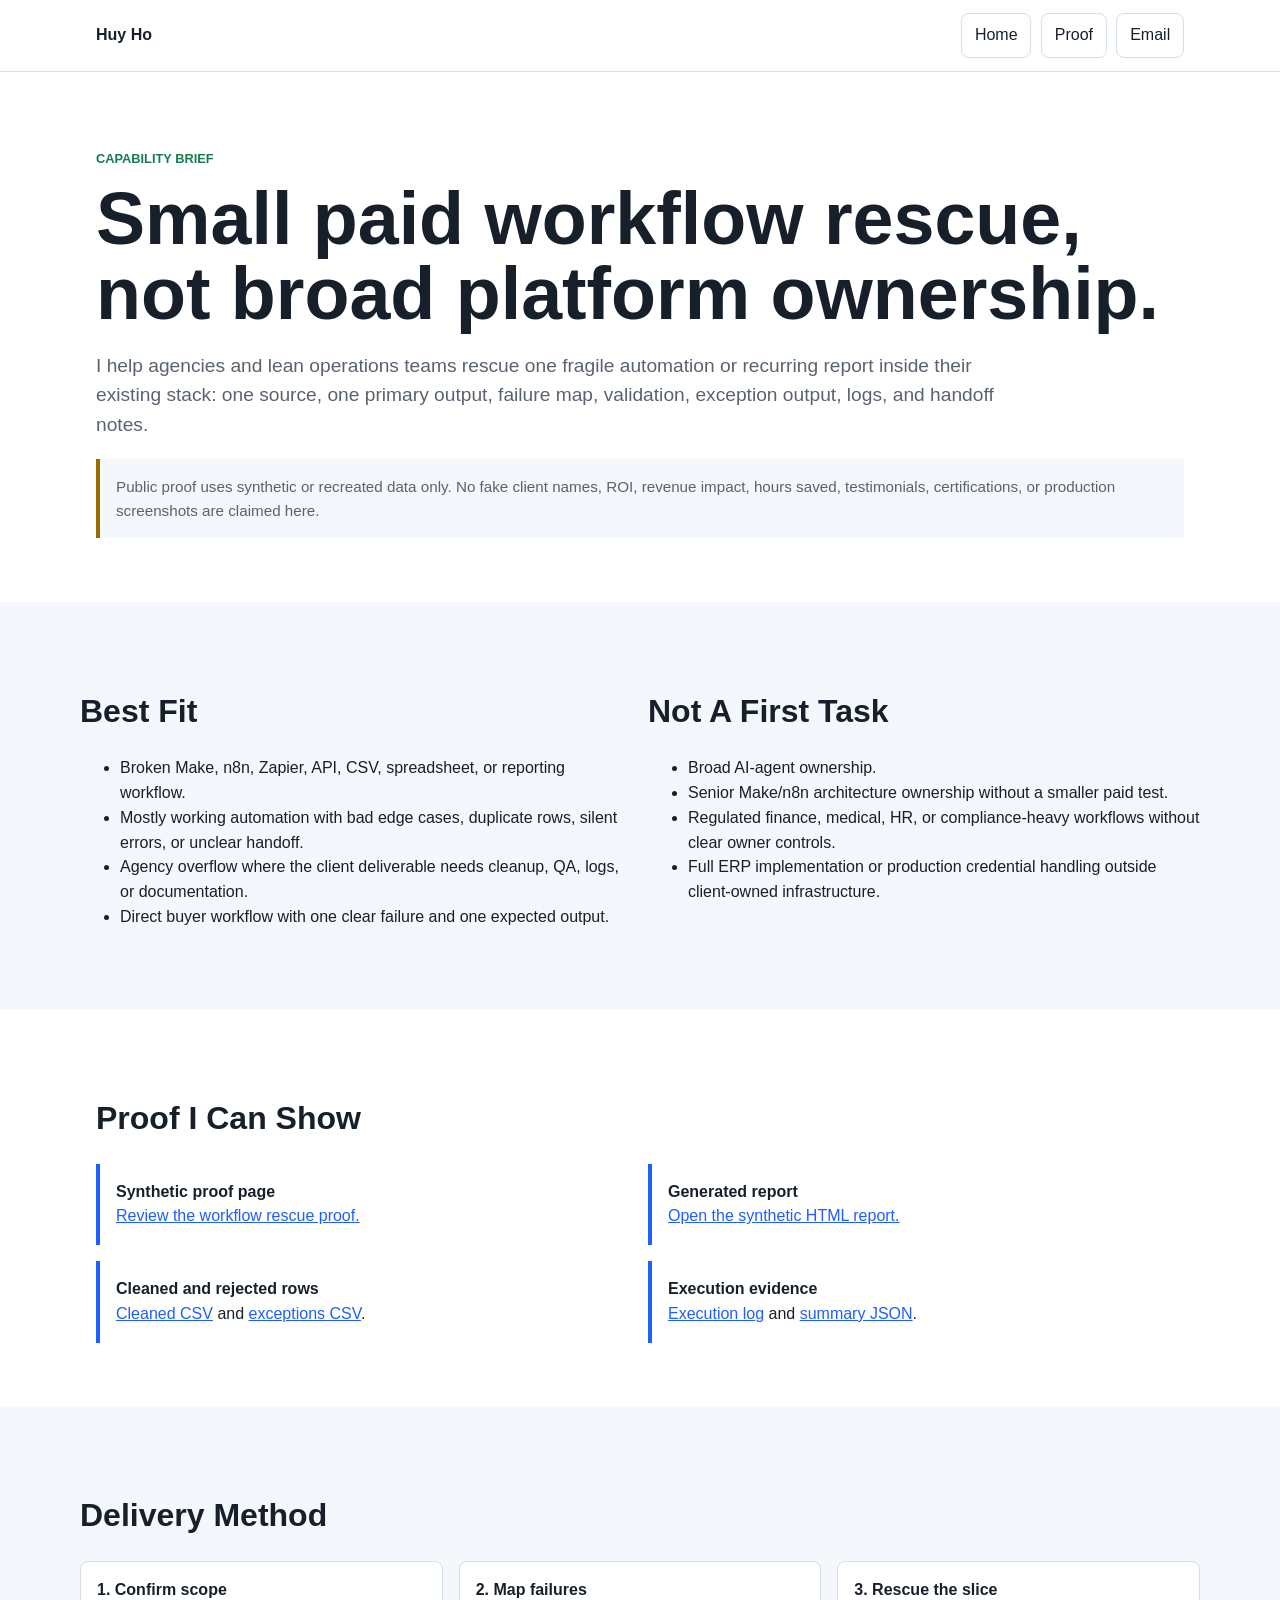
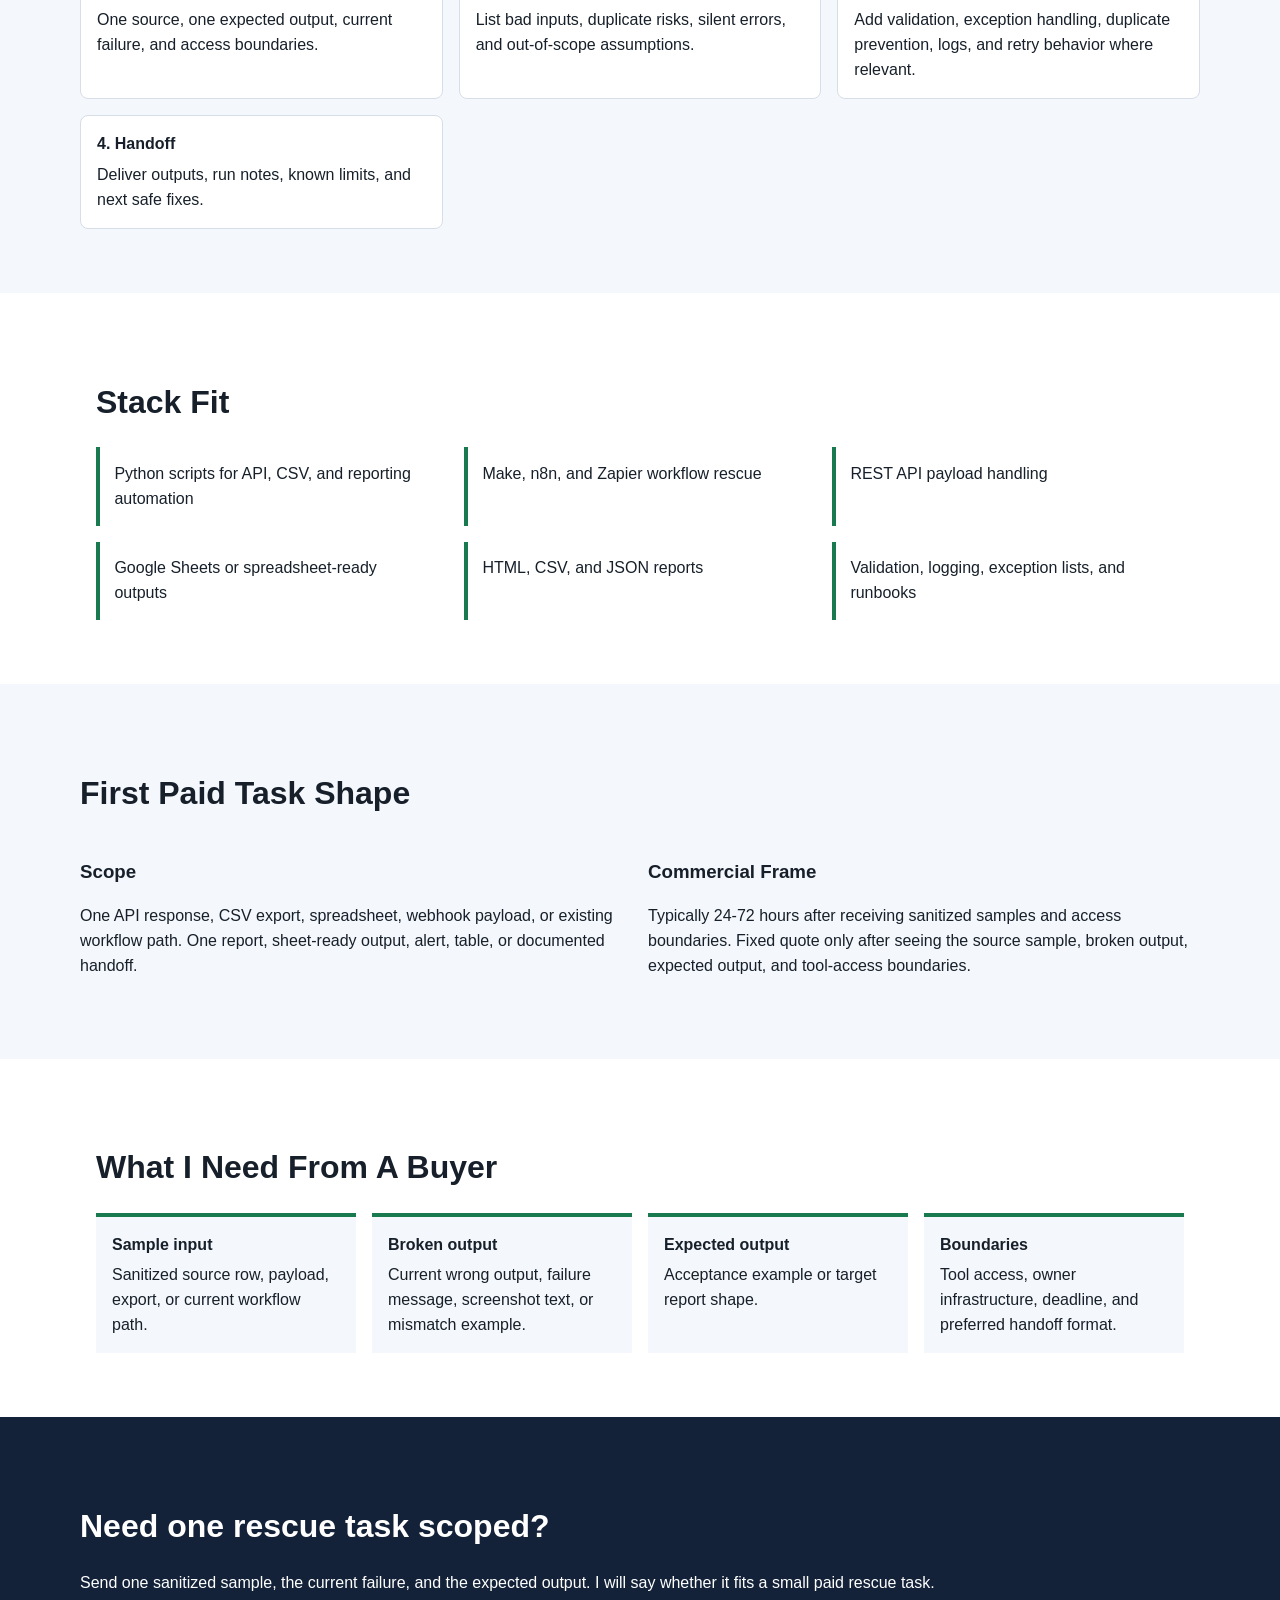
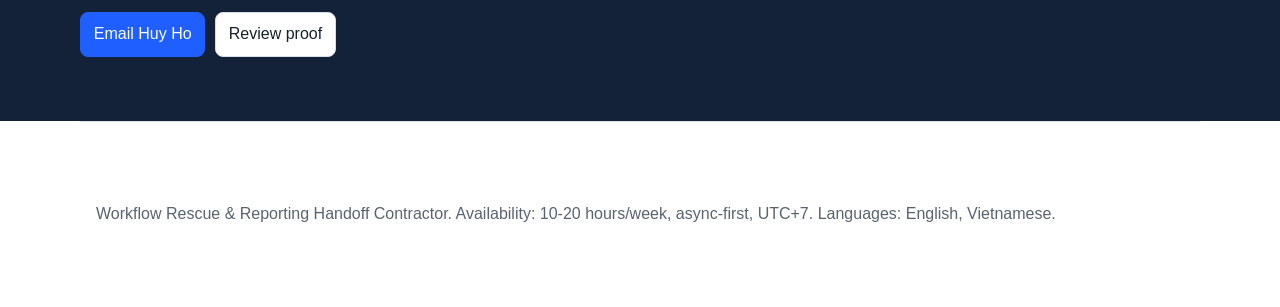
==== capability.html @ 6210cf69 "Update public proof URL metadata" ====
<!doctype html>
<html lang="en">
<head>
  <meta charset="utf-8">
  <meta name="viewport" content="width=device-width, initial-scale=1">
  <title>Huy Ho | Capability Brief</title>
  <meta name="description" content="Capability brief for small paid workflow rescue and reporting handoff tasks.">
  <meta property="og:image" content="https://hohuyblon-stack.github.io/workflow-rescue-proof/assets/social-preview.png">
  <meta name="twitter:card" content="summary_large_image">
  <meta name="twitter:image" content="https://hohuyblon-stack.github.io/workflow-rescue-proof/assets/social-preview.png">
  <link rel="icon" href="data:,">
  <link rel="stylesheet" href="styles.css">
</head>
<body>
  <a class="skip-link" href="#main">Skip to content</a>
  <header class="site-header">
    <nav class="nav" aria-label="Primary">
      <a class="brand" href="index.html">Huy Ho</a>
      <div class="nav-actions">
        <a class="nav-link" href="index.html">Home</a>
        <a class="nav-link" href="proof.html">Proof</a>
        <a class="nav-link" href="mailto:hohuyblon@gmail.com">Email</a>
      </div>
    </nav>
  </header>

  <main id="main">
    <section class="proof-hero">
      <p class="eyebrow">Capability brief</p>
      <h1>Small paid workflow rescue, not broad platform ownership.</h1>
      <p class="lead">
        I help agencies and lean operations teams rescue one fragile automation or recurring report
        inside their existing stack: one source, one primary output, failure map, validation,
        exception output, logs, and handoff notes.
      </p>
      <div class="proof-warning">
        Public proof uses synthetic or recreated data only. No fake client names, ROI, revenue impact,
        hours saved, testimonials, certifications, or production screenshots are claimed here.
      </div>
    </section>

    <section class="band">
      <div class="section-grid">
        <article>
          <h2>Best Fit</h2>
          <ul>
            <li>Broken Make, n8n, Zapier, API, CSV, spreadsheet, or reporting workflow.</li>
            <li>Mostly working automation with bad edge cases, duplicate rows, silent errors, or unclear handoff.</li>
            <li>Agency overflow where the client deliverable needs cleanup, QA, logs, or documentation.</li>
            <li>Direct buyer workflow with one clear failure and one expected output.</li>
          </ul>
        </article>
        <article>
          <h2>Not A First Task</h2>
          <ul>
            <li>Broad AI-agent ownership.</li>
            <li>Senior Make/n8n architecture ownership without a smaller paid test.</li>
            <li>Regulated finance, medical, HR, or compliance-heavy workflows without clear owner controls.</li>
            <li>Full ERP implementation or production credential handling outside client-owned infrastructure.</li>
          </ul>
        </article>
      </div>
    </section>

    <section>
      <h2>Proof I Can Show</h2>
      <div class="artifact-list">
        <article>
          <strong>Synthetic proof page</strong>
          <span><a href="proof.html">Review the workflow rescue proof.</a></span>
        </article>
        <article>
          <strong>Generated report</strong>
          <span><a href="artifacts/management_report.html">Open the synthetic HTML report.</a></span>
        </article>
        <article>
          <strong>Cleaned and rejected rows</strong>
          <span><a href="artifacts/cleaned_orders.csv">Cleaned CSV</a> and <a href="artifacts/exceptions.csv">exceptions CSV</a>.</span>
        </article>
        <article>
          <strong>Execution evidence</strong>
          <span><a href="artifacts/execution.log">Execution log</a> and <a href="artifacts/summary.json">summary JSON</a>.</span>
        </article>
      </div>
    </section>

    <section class="band">
      <h2>Delivery Method</h2>
      <div class="steps">
        <article><strong>1. Confirm scope</strong><span>One source, one expected output, current failure, and access boundaries.</span></article>
        <article><strong>2. Map failures</strong><span>List bad inputs, duplicate risks, silent errors, and out-of-scope assumptions.</span></article>
        <article><strong>3. Rescue the slice</strong><span>Add validation, exception handling, duplicate prevention, logs, and retry behavior where relevant.</span></article>
        <article><strong>4. Handoff</strong><span>Deliver outputs, run notes, known limits, and next safe fixes.</span></article>
      </div>
    </section>

    <section>
      <h2>Stack Fit</h2>
      <div class="workflow-list">
        <span>Python scripts for API, CSV, and reporting automation</span>
        <span>Make, n8n, and Zapier workflow rescue</span>
        <span>REST API payload handling</span>
        <span>Google Sheets or spreadsheet-ready outputs</span>
        <span>HTML, CSV, and JSON reports</span>
        <span>Validation, logging, exception lists, and runbooks</span>
      </div>
    </section>

    <section class="band">
      <h2>First Paid Task Shape</h2>
      <div class="section-grid">
        <article>
          <h3>Scope</h3>
          <p>One API response, CSV export, spreadsheet, webhook payload, or existing workflow path. One report, sheet-ready output, alert, table, or documented handoff.</p>
        </article>
        <article>
          <h3>Commercial Frame</h3>
          <p>Typically 24-72 hours after receiving sanitized samples and access boundaries. Fixed quote only after seeing the source sample, broken output, expected output, and tool-access boundaries.</p>
        </article>
      </div>
    </section>

    <section>
      <h2>What I Need From A Buyer</h2>
      <div class="scorecard">
        <article><strong>Sample input</strong><span>Sanitized source row, payload, export, or current workflow path.</span></article>
        <article><strong>Broken output</strong><span>Current wrong output, failure message, screenshot text, or mismatch example.</span></article>
        <article><strong>Expected output</strong><span>Acceptance example or target report shape.</span></article>
        <article><strong>Boundaries</strong><span>Tool access, owner infrastructure, deadline, and preferred handoff format.</span></article>
      </div>
    </section>

    <section class="cta-band">
      <h2>Need one rescue task scoped?</h2>
      <p>Send one sanitized sample, the current failure, and the expected output. I will say whether it fits a small paid rescue task.</p>
      <div class="cta-row">
        <a class="button primary" href="mailto:hohuyblon@gmail.com?subject=Capability%20brief%20-%20workflow%20rescue">Email Huy Ho</a>
        <a class="button secondary" href="proof.html">Review proof</a>
      </div>
    </section>
  </main>

  <footer>
    <p>Workflow Rescue &amp; Reporting Handoff Contractor. Availability: 10-20 hours/week, async-first, UTC+7. Languages: English, Vietnamese.</p>
  </footer>
</body>
</html>
---- styles.css ----
:root {
  color-scheme: light;
  --ink: #17202a;
  --muted: #59636f;
  --line: #d7dee7;
  --surface: #ffffff;
  --soft: #f4f7fb;
  --blue: #1f5eff;
  --green: #197a50;
  --amber: #996c00;
  --red: #a63b3b;
}

* {
  box-sizing: border-box;
}

body {
  margin: 0;
  color: var(--ink);
  background: var(--surface);
  font-family: Arial, Helvetica, sans-serif;
  line-height: 1.55;
}

a {
  color: var(--blue);
}

code {
  overflow-wrap: anywhere;
}

a:focus-visible,
button:focus-visible,
summary:focus-visible {
  outline: 3px solid #8fb1ff;
  outline-offset: 3px;
}

.skip-link {
  position: absolute;
  left: 1rem;
  top: -4rem;
  background: var(--ink);
  color: #fff;
  padding: .5rem .75rem;
}

.skip-link:focus {
  top: 1rem;
}

.site-header {
  border-bottom: 1px solid var(--line);
  background: #fff;
}

.nav {
  max-width: 1120px;
  margin: 0 auto;
  padding: .8rem 1rem;
  display: flex;
  justify-content: space-between;
  gap: 1rem;
  align-items: center;
}

.brand {
  font-weight: 700;
  text-decoration: none;
  color: var(--ink);
}

.nav-actions,
.cta-row {
  display: flex;
  gap: .6rem;
  flex-wrap: wrap;
  align-items: center;
}

.nav-link,
.lang-button,
.button {
  border: 1px solid var(--line);
  background: #fff;
  color: var(--ink);
  text-decoration: none;
  border-radius: 8px;
  padding: .58rem .8rem;
  font: inherit;
}

.lang-button[aria-pressed="true"],
.button.primary {
  background: var(--blue);
  border-color: var(--blue);
  color: #fff;
}

.button.secondary {
  background: #fff;
}

main > section,
footer {
  max-width: 1120px;
  margin: 0 auto;
  padding: 4rem 1rem;
}

.hero {
  min-height: 76vh;
  display: grid;
  grid-template-columns: minmax(0, 1.2fr) minmax(280px, .8fr);
  gap: 2rem;
  align-items: center;
}

.eyebrow {
  color: var(--green);
  font-weight: 700;
  text-transform: uppercase;
  font-size: .8rem;
}

h1 {
  font-size: clamp(2.4rem, 7vw, 4.6rem);
  line-height: 1.02;
  margin: .3rem 0 1rem;
}

h2 {
  font-size: 2rem;
  line-height: 1.15;
}

.lead {
  font-size: 1.2rem;
  color: var(--muted);
  max-width: 58rem;
}

.hero-signal {
  border: 1px solid var(--line);
  border-radius: 8px;
  padding: 1rem;
  background: var(--soft);
}

.signal-bar {
  display: flex;
  justify-content: space-between;
  gap: 1rem;
  padding: .9rem;
  background: #fff;
  border-left: 4px solid var(--blue);
  margin-bottom: .7rem;
}

.signal-bar.warn {
  border-left-color: var(--amber);
}

.signal-bar.ok {
  border-left-color: var(--green);
}

.signal-note,
.proof-warning {
  color: var(--muted);
  font-size: .95rem;
}

.preview-asset {
  display: block;
  width: 100%;
  margin-top: 1rem;
  border: 1px solid var(--line);
  border-radius: 8px;
  aspect-ratio: 1200 / 630;
  object-fit: cover;
  background: #fff;
}

.proof-warning {
  border-left: 4px solid var(--amber);
  background: var(--soft);
  padding: 1rem;
  margin-top: 1rem;
}

.band {
  max-width: none;
  background: var(--soft);
}

.band > * {
  max-width: 1120px;
  margin-left: auto;
  margin-right: auto;
}

.section-grid,
.demo-layout {
  display: grid;
  grid-template-columns: repeat(2, minmax(0, 1fr));
  gap: 1rem;
}

.cards,
.steps,
.workflow-list,
.kpi-grid,
.scorecard {
  display: grid;
  grid-template-columns: repeat(3, minmax(0, 1fr));
  gap: 1rem;
}

.card,
.panel,
.steps article {
  border: 1px solid var(--line);
  border-radius: 8px;
  padding: 1rem;
  background: #fff;
}

.steps strong,
.steps span {
  display: block;
}

.steps strong {
  margin-bottom: .35rem;
}

.workflow-list span {
  border-left: 4px solid var(--green);
  background: #fff;
  padding: .9rem;
}

.artifact-list {
  display: grid;
  grid-template-columns: repeat(2, minmax(0, 1fr));
  gap: 1rem;
}

.artifact-list article {
  border-left: 4px solid var(--blue);
  background: #fff;
  padding: 1rem;
}

.scorecard {
  grid-template-columns: repeat(4, minmax(0, 1fr));
}

.scorecard article {
  border-top: 4px solid var(--green);
  background: var(--soft);
  padding: 1rem;
}

.artifact-list strong,
.artifact-list span,
.scorecard strong,
.scorecard span {
  display: block;
}

.scorecard strong {
  margin-bottom: .35rem;
}

.demo-section {
  max-width: 1280px;
}

.demo-layout {
  grid-template-columns: 1fr 1fr 1fr;
  align-items: start;
}

.table-wrap {
  overflow-x: auto;
}

table {
  width: 100%;
  border-collapse: collapse;
  font-size: .9rem;
}

th,
td {
  border-bottom: 1px solid var(--line);
  padding: .55rem;
  text-align: left;
  vertical-align: top;
}

th {
  background: var(--soft);
}

.kpi {
  border-left: 4px solid var(--blue);
  background: var(--soft);
  padding: .8rem;
}

.kpi strong {
  display: block;
  font-size: 1.35rem;
}

.log {
  padding-left: 1.2rem;
}

.log li {
  margin-bottom: .35rem;
}

details {
  border-top: 1px solid var(--line);
  padding: 1rem 0;
}

summary {
  cursor: pointer;
  font-weight: 700;
}

.cta-band {
  background: #132238;
  color: #fff;
  max-width: none;
}

.cta-band > * {
  max-width: 1120px;
  margin-left: auto;
  margin-right: auto;
}

.cta-band a {
  color: #fff;
}

.cta-band .button.secondary {
  color: var(--ink);
}

footer {
  color: var(--muted);
  border-top: 1px solid var(--line);
}

@media (max-width: 860px) {
  .hero,
  .section-grid,
  .demo-layout,
  .cards,
  .steps,
  .workflow-list,
  .artifact-list,
  .scorecard,
  .kpi-grid {
    grid-template-columns: 1fr;
  }

  .hero {
    min-height: auto;
    padding-top: 3rem;
  }
}

@media (max-width: 520px) {
  .nav {
    align-items: flex-start;
    flex-direction: column;
    gap: .65rem;
  }

  .nav-actions {
    gap: .45rem;
  }

  .nav-link,
  .lang-button {
    padding: .45rem .62rem;
  }
}
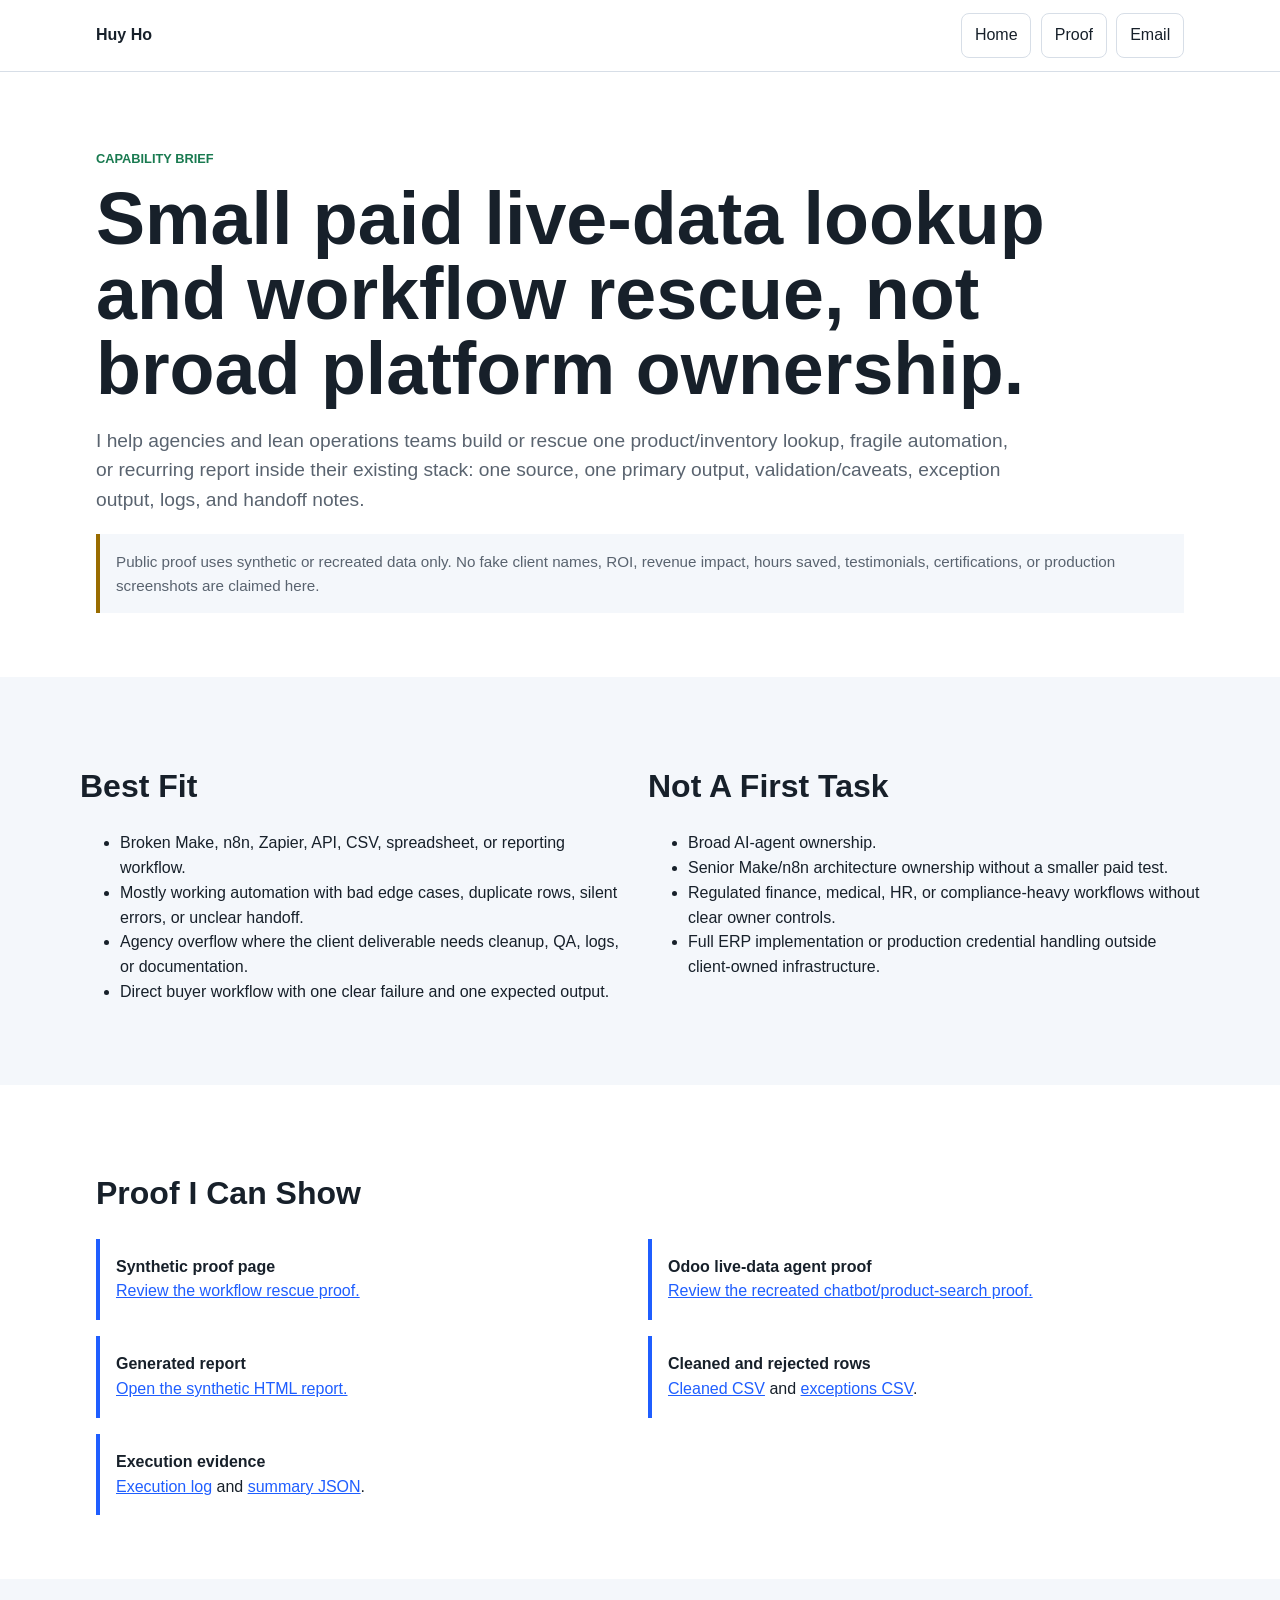
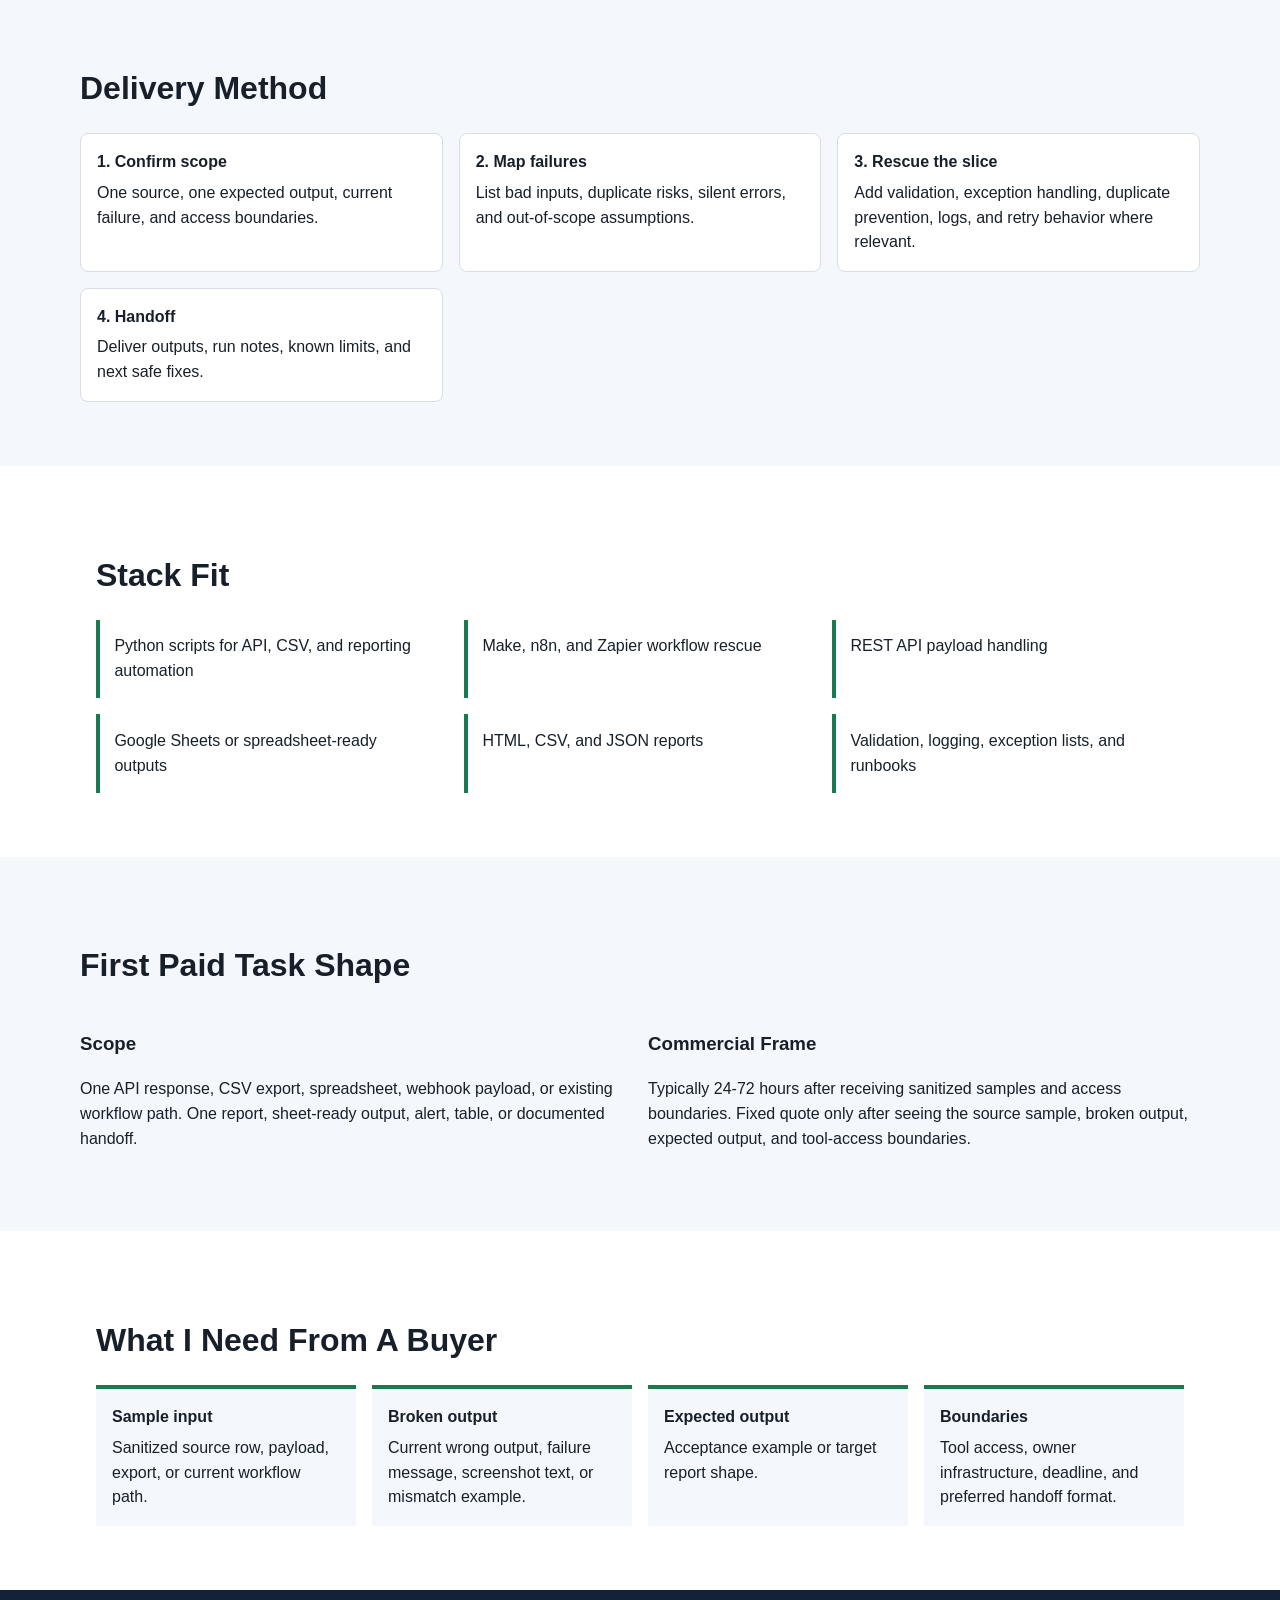
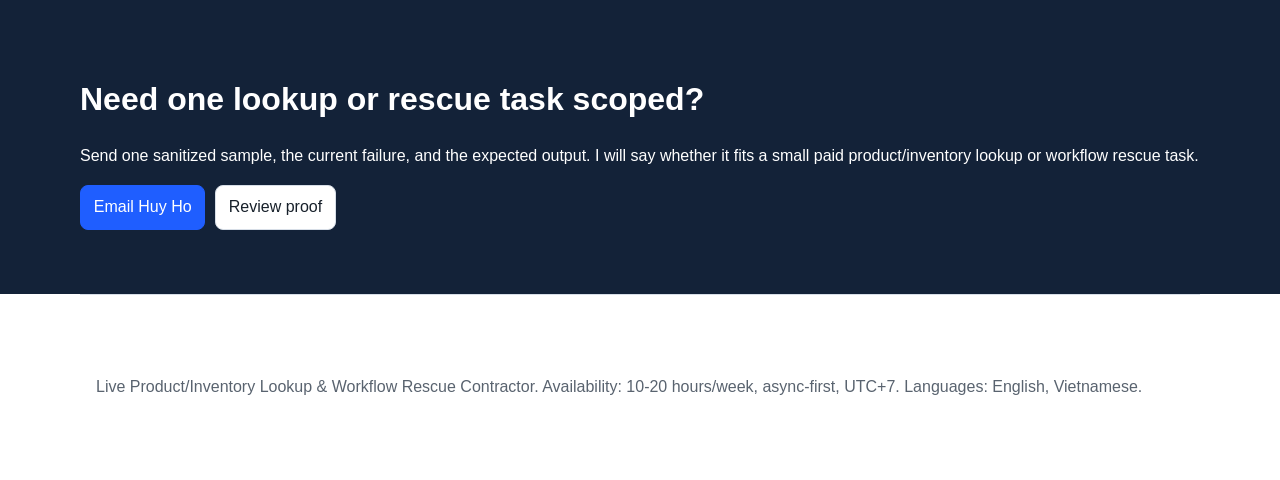
==== commit 5d0448ed: "Republish public proof package" ====
--- a/capability.html
+++ b/capability.html
@@ -3,8 +3,8 @@
 <head>
   <meta charset="utf-8">
   <meta name="viewport" content="width=device-width, initial-scale=1">
-  <title>Huy Ho | Capability Brief</title>
-  <meta name="description" content="Capability brief for small paid workflow rescue and reporting handoff tasks.">
+  <title>Huy Ho | Product/Inventory Lookup Capability Brief</title>
+  <meta name="description" content="Capability brief for small paid live product/inventory lookup, workflow rescue, and reporting handoff tasks.">
   <meta property="og:image" content="https://hohuyblon-stack.github.io/workflow-rescue-proof/assets/social-preview.png">
   <meta name="twitter:card" content="summary_large_image">
   <meta name="twitter:image" content="https://hohuyblon-stack.github.io/workflow-rescue-proof/assets/social-preview.png">
@@ -27,11 +27,11 @@
   <main id="main">
     <section class="proof-hero">
       <p class="eyebrow">Capability brief</p>
-      <h1>Small paid workflow rescue, not broad platform ownership.</h1>
+      <h1>Small paid live-data lookup and workflow rescue, not broad platform ownership.</h1>
       <p class="lead">
-        I help agencies and lean operations teams rescue one fragile automation or recurring report
-        inside their existing stack: one source, one primary output, failure map, validation,
-        exception output, logs, and handoff notes.
+        I help agencies and lean operations teams build or rescue one product/inventory lookup,
+        fragile automation, or recurring report inside their existing stack: one source, one primary
+        output, validation/caveats, exception output, logs, and handoff notes.
       </p>
       <div class="proof-warning">
         Public proof uses synthetic or recreated data only. No fake client names, ROI, revenue impact,
@@ -68,6 +68,10 @@
         <article>
           <strong>Synthetic proof page</strong>
           <span><a href="proof.html">Review the workflow rescue proof.</a></span>
+        </article>
+        <article>
+          <strong>Odoo live-data agent proof</strong>
+          <span><a href="odoo-agent-proof.html">Review the recreated chatbot/product-search proof.</a></span>
         </article>
         <article>
           <strong>Generated report</strong>
@@ -131,17 +135,17 @@
     </section>
 
     <section class="cta-band">
-      <h2>Need one rescue task scoped?</h2>
-      <p>Send one sanitized sample, the current failure, and the expected output. I will say whether it fits a small paid rescue task.</p>
+      <h2>Need one lookup or rescue task scoped?</h2>
+      <p>Send one sanitized sample, the current failure, and the expected output. I will say whether it fits a small paid product/inventory lookup or workflow rescue task.</p>
       <div class="cta-row">
-        <a class="button primary" href="mailto:hohuyblon@gmail.com?subject=Capability%20brief%20-%20workflow%20rescue">Email Huy Ho</a>
+        <a class="button primary" href="mailto:hohuyblon@gmail.com?subject=Capability%20brief%20-%20product%20inventory%20lookup">Email Huy Ho</a>
         <a class="button secondary" href="proof.html">Review proof</a>
       </div>
     </section>
   </main>
 
   <footer>
-    <p>Workflow Rescue &amp; Reporting Handoff Contractor. Availability: 10-20 hours/week, async-first, UTC+7. Languages: English, Vietnamese.</p>
+    <p>Live Product/Inventory Lookup &amp; Workflow Rescue Contractor. Availability: 10-20 hours/week, async-first, UTC+7. Languages: English, Vietnamese.</p>
   </footer>
 </body>
 </html>
--- a/styles.css
+++ b/styles.css
@@ -276,6 +276,203 @@
   margin-bottom: .35rem;
 }
 
+.live-proof-hero {
+  min-height: 62vh;
+}
+
+.agent-flow,
+.search-proof {
+  display: grid;
+  gap: 1rem;
+}
+
+.agent-flow {
+  grid-template-columns: repeat(3, minmax(0, 1fr));
+}
+
+.agent-flow article,
+.search-result,
+.chat-panel,
+.data-panel {
+  border: 1px solid var(--line);
+  border-radius: 8px;
+  background: #fff;
+}
+
+.agent-flow article,
+.search-result {
+  padding: 1rem;
+}
+
+.agent-flow strong,
+.agent-flow span,
+.search-result strong,
+.search-result span {
+  display: block;
+}
+
+.agent-flow strong,
+.search-result strong {
+  margin-bottom: .35rem;
+}
+
+.live-proof-screen {
+  display: grid;
+  grid-template-columns: minmax(260px, .65fr) minmax(0, 1.35fr);
+  gap: 1rem;
+  align-items: stretch;
+}
+
+.chat-panel {
+  background: var(--soft);
+  padding: 1rem;
+}
+
+.chat-row {
+  border-radius: 8px;
+  padding: .85rem;
+  margin-bottom: .75rem;
+}
+
+.chat-row.user {
+  background: #fff;
+  border-left: 4px solid var(--blue);
+}
+
+.chat-row.agent {
+  background: #eef7f1;
+  border-left: 4px solid var(--green);
+}
+
+.chat-row.system {
+  background: #fff7e2;
+  border-left: 4px solid var(--amber);
+  color: var(--muted);
+  font-size: .95rem;
+}
+
+.data-panel {
+  padding: 1rem;
+}
+
+.status {
+  display: inline-block;
+  border-radius: 999px;
+  padding: .18rem .5rem;
+  font-weight: 700;
+  font-size: .8rem;
+}
+
+.status.ok {
+  color: #0c5f3b;
+  background: #e4f5ec;
+}
+
+.status.warn {
+  color: #735000;
+  background: #fff2c7;
+}
+
+.status.risk {
+  color: #8c2323;
+  background: #fde8e8;
+}
+
+.search-proof {
+  max-width: 900px;
+}
+
+.media-proof {
+  display: grid;
+  grid-template-columns: minmax(280px, .78fr) minmax(0, 1.22fr);
+  gap: 1.5rem;
+  align-items: center;
+}
+
+.proof-video {
+  width: 100%;
+  background: #0f172a;
+  border: 1px solid var(--line);
+  border-radius: 8px;
+  aspect-ratio: 16 / 9;
+}
+
+.asset-actions {
+  display: flex;
+  flex-wrap: wrap;
+  gap: .6rem;
+  margin-top: 1rem;
+}
+
+.architecture-flow {
+  display: grid;
+  grid-template-columns: repeat(5, minmax(0, 1fr));
+  gap: .75rem;
+  counter-reset: architecture-step;
+}
+
+.architecture-flow article {
+  position: relative;
+  border: 1px solid var(--line);
+  border-radius: 8px;
+  background: #fff;
+  padding: 1rem;
+  min-height: 9rem;
+}
+
+.architecture-flow article::before {
+  counter-increment: architecture-step;
+  content: counter(architecture-step);
+  display: inline-grid;
+  place-items: center;
+  width: 1.7rem;
+  height: 1.7rem;
+  border-radius: 50%;
+  background: var(--ink);
+  color: #fff;
+  font-weight: 700;
+  margin-bottom: .7rem;
+}
+
+.architecture-flow strong,
+.architecture-flow span {
+  display: block;
+}
+
+.architecture-flow strong {
+  margin-bottom: .35rem;
+}
+
+.proof-links {
+  display: grid;
+  grid-template-columns: repeat(2, minmax(0, 1fr));
+  gap: 1rem;
+  margin: 1rem 0;
+}
+
+.proof-links article {
+  border-left: 4px solid var(--blue);
+  background: var(--soft);
+  padding: 1rem;
+}
+
+.proof-links strong,
+.proof-links code {
+  display: block;
+}
+
+.proof-links strong {
+  margin-bottom: .4rem;
+}
+
+.search-box {
+  border: 2px solid var(--blue);
+  border-radius: 8px;
+  background: #fff;
+  padding: .9rem 1rem;
+  font-weight: 700;
+}
+
 .demo-section {
   max-width: 1280px;
 }
@@ -365,6 +562,11 @@
   .hero,
   .section-grid,
   .demo-layout,
+  .media-proof,
+  .agent-flow,
+  .architecture-flow,
+  .live-proof-screen,
+  .proof-links,
   .cards,
   .steps,
   .workflow-list,
